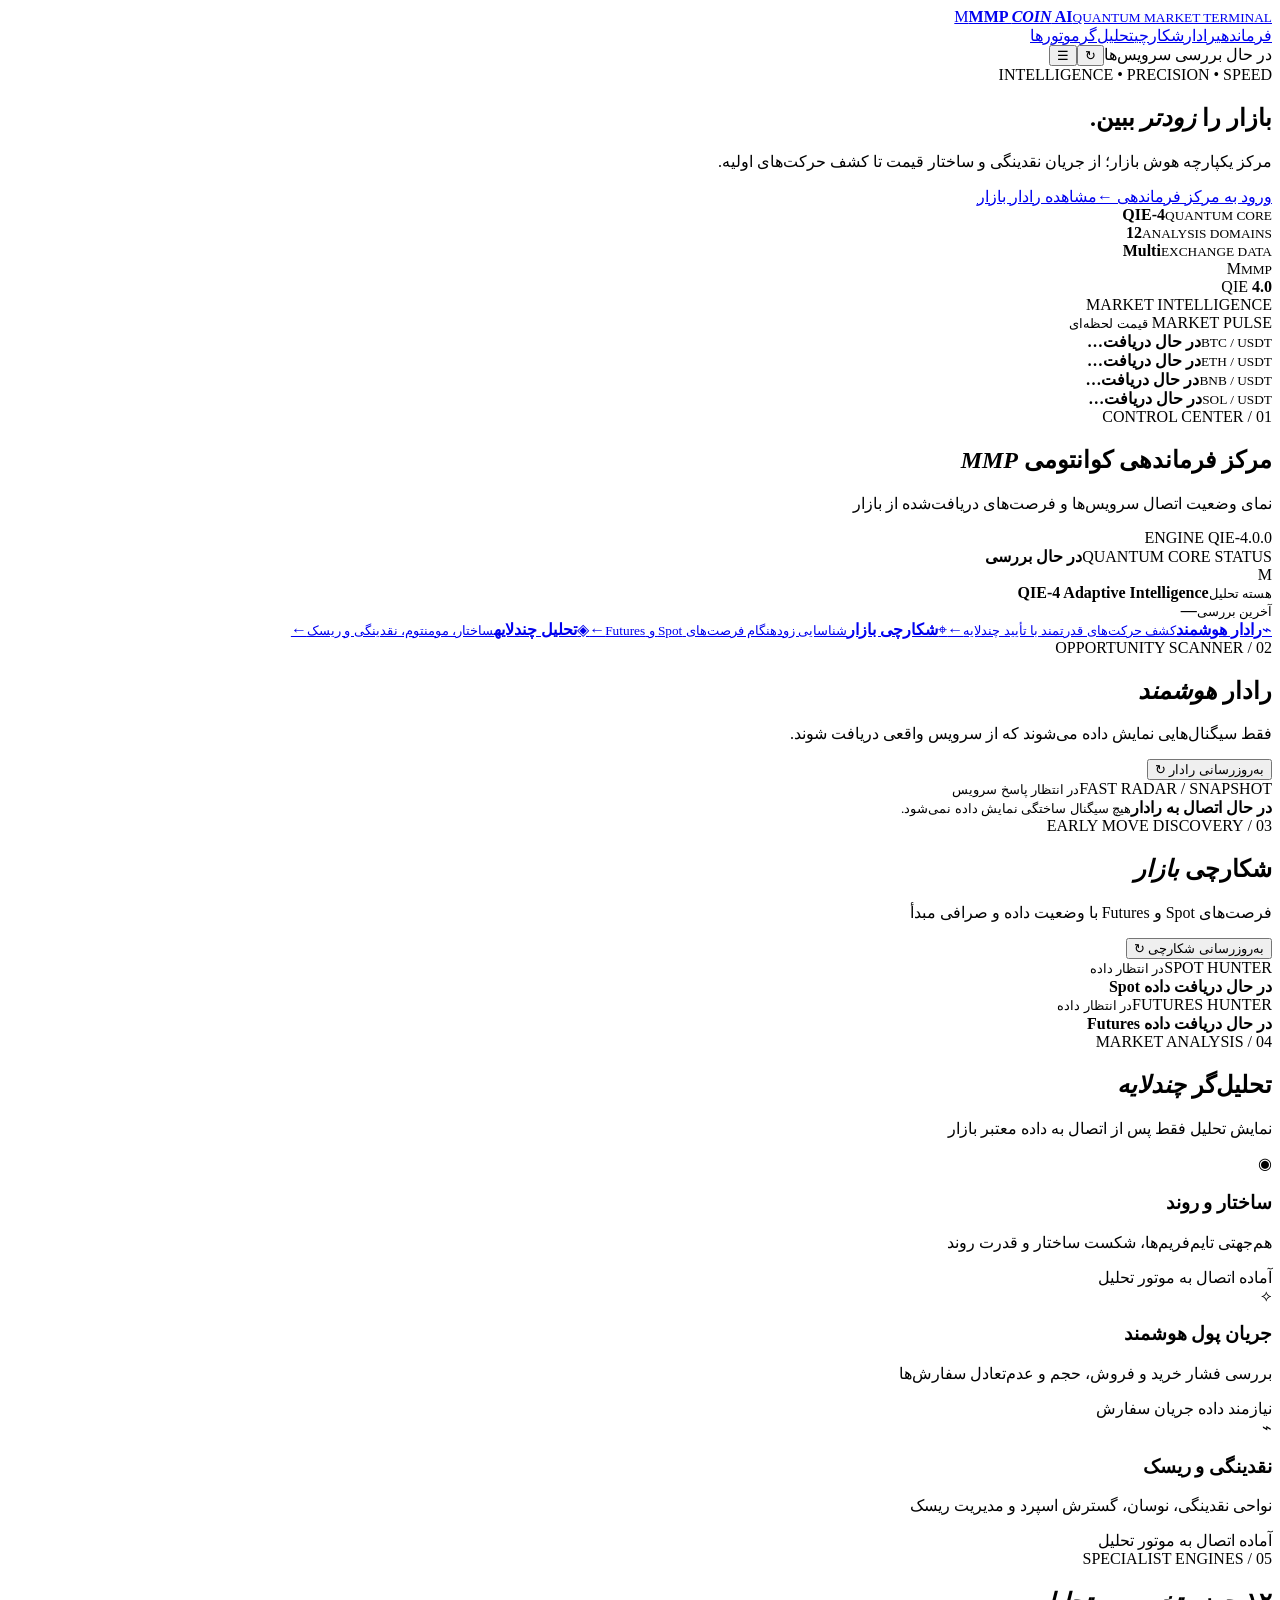
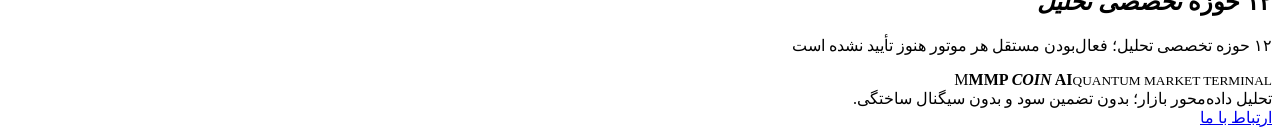
==== v4/index.html @ cd43043b "Publish isolated QIE-4 visual preview at /v4" ====
<!doctype html>
<html lang="fa" dir="rtl">
<head>
<meta charset="utf-8"><meta name="viewport" content="width=device-width,initial-scale=1,viewport-fit=cover">
<meta name="theme-color" content="#070b12"><meta name="description" content="MMP COIN AI — پایانه هوشمند تحلیل بازار رمزارز">
<title>MMP COIN AI | Quantum Market Terminal</title>
<link rel="stylesheet" href="./app.css">
</head>
<body>
<div class="ambient ambient-a"></div><div class="ambient ambient-b"></div>
<header class="topbar">
 <a class="brand" href="#home" aria-label="MMP COIN AI">
  <span class="coin-mark"><span>M</span></span><span class="brand-copy"><b>MMP <i>COIN</i> AI</b><small>QUANTUM MARKET TERMINAL</small></span>
 </a>
 <nav class="desktop-nav" aria-label="ناوبری اصلی"><a href="#command">فرماندهی</a><a href="#radar">رادار</a><a href="#hunter">شکارچی</a><a href="#analyzer">تحلیل‌گر</a><a href="#engines">موتورها</a></nav>
 <div class="top-actions"><span class="live-state pending"><i></i> <span id="serviceStatus">در حال بررسی سرویس‌ها</span></span><button class="icon-btn" id="refreshAll" aria-label="به‌روزرسانی">↻</button><button class="menu-btn" id="menuToggle" aria-label="بازکردن منو">☰</button></div>
</header>
<main id="home">
 <section class="hero">
  <div class="hero-copy"><div class="eyebrow"><span></span> INTELLIGENCE • PRECISION • SPEED</div>
   <h1>بازار را <em>زودتر</em> ببین.</h1><p>مرکز یکپارچه هوش بازار؛ از جریان نقدینگی و ساختار قیمت تا کشف حرکت‌های اولیه.</p>
   <div class="hero-actions"><a class="primary-btn" href="#command">ورود به مرکز فرماندهی <b>←</b></a><a class="quiet-link" href="#radar">مشاهده رادار بازار</a></div>
   <div class="hero-stats"><div><b>QIE-4</b><small>QUANTUM CORE</small></div><div><b>12</b><small>ANALYSIS DOMAINS</small></div><div><b>Multi</b><small>EXCHANGE DATA</small></div></div>
  </div>
  <div class="hero-art" aria-hidden="true"><div class="orbit orbit-one"></div><div class="orbit orbit-two"></div><div class="orbit orbit-three"></div><div class="hero-coin"><div class="coin-rim"></div><div class="coin-face"><span>M</span><small>MMP</small></div></div><div class="float-tag tag-top">QIE <b>4.0</b></div><div class="float-tag tag-bottom"><i></i> MARKET INTELLIGENCE</div></div>
 </section>
 <section class="ticker-panel" aria-label="قیمت‌های بازار"><div class="ticker-heading"><span class="pulse"></span> MARKET PULSE <small>قیمت لحظه‌ای</small></div><div class="ticker-items" id="ticker"><div class="ticker-item"><small>BTC / USDT</small><b>در حال دریافت…</b></div><div class="ticker-item"><small>ETH / USDT</small><b>در حال دریافت…</b></div><div class="ticker-item"><small>BNB / USDT</small><b>در حال دریافت…</b></div><div class="ticker-item"><small>SOL / USDT</small><b>در حال دریافت…</b></div></div></section>
 <section class="section command-section" id="command">
  <div class="section-heading"><div><span class="kicker">01 / CONTROL CENTER</span><h2>مرکز فرماندهی کوانتومی <em>MMP</em></h2><p>نمای وضعیت اتصال سرویس‌ها و فرصت‌های دریافت‌شده از بازار</p></div><span class="version-chip">ENGINE QIE-4.0.0</span></div>
  <div class="command-grid">
   <article class="command-main glass"><div class="command-top"><span class="status-dot"></span><span>QUANTUM CORE STATUS</span><span class="spacer"></span><b id="coreStatus">در حال بررسی</b></div><div class="core-visual"><div class="core-ring ring-a"></div><div class="core-ring ring-b"></div><div class="core-orb"><span>M</span></div></div><div class="command-foot"><div><small>هسته تحلیل</small><b>QIE-4 Adaptive Intelligence</b></div><div><small>آخرین بررسی</small><b id="coreUpdated">—</b></div></div></article>
   <div class="command-side"><a class="feature-tile" href="#radar"><span class="tile-icon">⌁</span><span><b>رادار هوشمند</b><small>کشف حرکت‌های قدرتمند با تأیید چندلایه</small></span><strong>←</strong></a><a class="feature-tile" href="#hunter"><span class="tile-icon">⌖</span><span><b>شکارچی بازار</b><small>شناسایی زودهنگام فرصت‌های Spot و Futures</small></span><strong>←</strong></a><a class="feature-tile" href="#analyzer"><span class="tile-icon">◈</span><span><b>تحلیل چندلایه</b><small>ساختار، مومنتوم، نقدینگی و ریسک</small></span><strong>←</strong></a></div>
  </div>
 </section>
 <section class="section" id="radar"><div class="section-heading"><div><span class="kicker">02 / OPPORTUNITY SCANNER</span><h2>رادار <em>هوشمند</em></h2><p>فقط سیگنال‌هایی نمایش داده می‌شوند که از سرویس واقعی دریافت شوند.</p></div><button class="outline-btn" data-refresh="radar">به‌روزرسانی رادار ↻</button></div><div class="signal-panel glass"><div class="panel-bar"><span><i class="status-dot"></i> FAST RADAR / SNAPSHOT</span><small id="radarMeta">در انتظار پاسخ سرویس</small></div><div id="radarList" class="signal-list"><div class="empty-state"><span class="loader"></span><b>در حال اتصال به رادار</b><small>هیچ سیگنال ساختگی نمایش داده نمی‌شود.</small></div></div></div></section>
 <section class="section" id="hunter"><div class="section-heading"><div><span class="kicker">03 / EARLY MOVE DISCOVERY</span><h2>شکارچی <em>بازار</em></h2><p>فرصت‌های Spot و Futures با وضعیت داده و صرافی مبدأ</p></div><button class="outline-btn" data-refresh="hunter">به‌روزرسانی شکارچی ↻</button></div><div class="hunter-grid"><article class="glass hunter-card"><div class="panel-bar"><span>SPOT HUNTER</span><small id="spotMeta">در انتظار داده</small></div><div id="spotList" class="signal-list compact"><div class="empty-state"><span class="loader"></span><b>در حال دریافت داده Spot</b></div></div></article><article class="glass hunter-card"><div class="panel-bar"><span>FUTURES HUNTER</span><small id="futuresMeta">در انتظار داده</small></div><div id="futuresList" class="signal-list compact"><div class="empty-state"><span class="loader"></span><b>در حال دریافت داده Futures</b></div></div></article></div></section>
 <section class="section" id="analyzer"><div class="section-heading"><div><span class="kicker">04 / MARKET ANALYSIS</span><h2>تحلیل‌گر <em>چندلایه</em></h2><p>نمایش تحلیل فقط پس از اتصال به داده معتبر بازار</p></div></div><div class="analysis-grid"><article class="glass analysis-card"><span class="analysis-icon">◉</span><h3>ساختار و روند</h3><p>هم‌جهتی تایم‌فریم‌ها، شکست ساختار و قدرت روند</p><span class="module-state">آماده اتصال به موتور تحلیل</span></article><article class="glass analysis-card"><span class="analysis-icon">⟡</span><h3>جریان پول هوشمند</h3><p>بررسی فشار خرید و فروش، حجم و عدم‌تعادل سفارش‌ها</p><span class="module-state">نیازمند داده جریان سفارش</span></article><article class="glass analysis-card"><span class="analysis-icon">⌁</span><h3>نقدینگی و ریسک</h3><p>نواحی نقدینگی، نوسان، گسترش اسپرد و مدیریت ریسک</p><span class="module-state">آماده اتصال به موتور تحلیل</span></article></div></section>
 <section class="section" id="engines"><div class="section-heading"><div><span class="kicker">05 / SPECIALIST ENGINES</span><h2>۱۲ حوزه <em>تخصصی تحلیل</em></h2><p>۱۲ حوزه تخصصی تحلیل؛ فعال‌بودن مستقل هر موتور هنوز تأیید نشده است</p></div></div><div class="engine-grid" id="engineGrid"></div></section>
 <footer class="footer"><div class="brand"><span class="coin-mark"><span>M</span></span><span class="brand-copy"><b>MMP <i>COIN</i> AI</b><small>QUANTUM MARKET TERMINAL</small></span></div><div class="footer-copy">تحلیل داده‌محور بازار؛ بدون تضمین سود و بدون سیگنال ساختگی.</div><a href="mailto:mmp.coin.ai@gmail.com">ارتباط با ما</a></footer>
</main>
<script src="./app.js" defer></script>
</body></html>
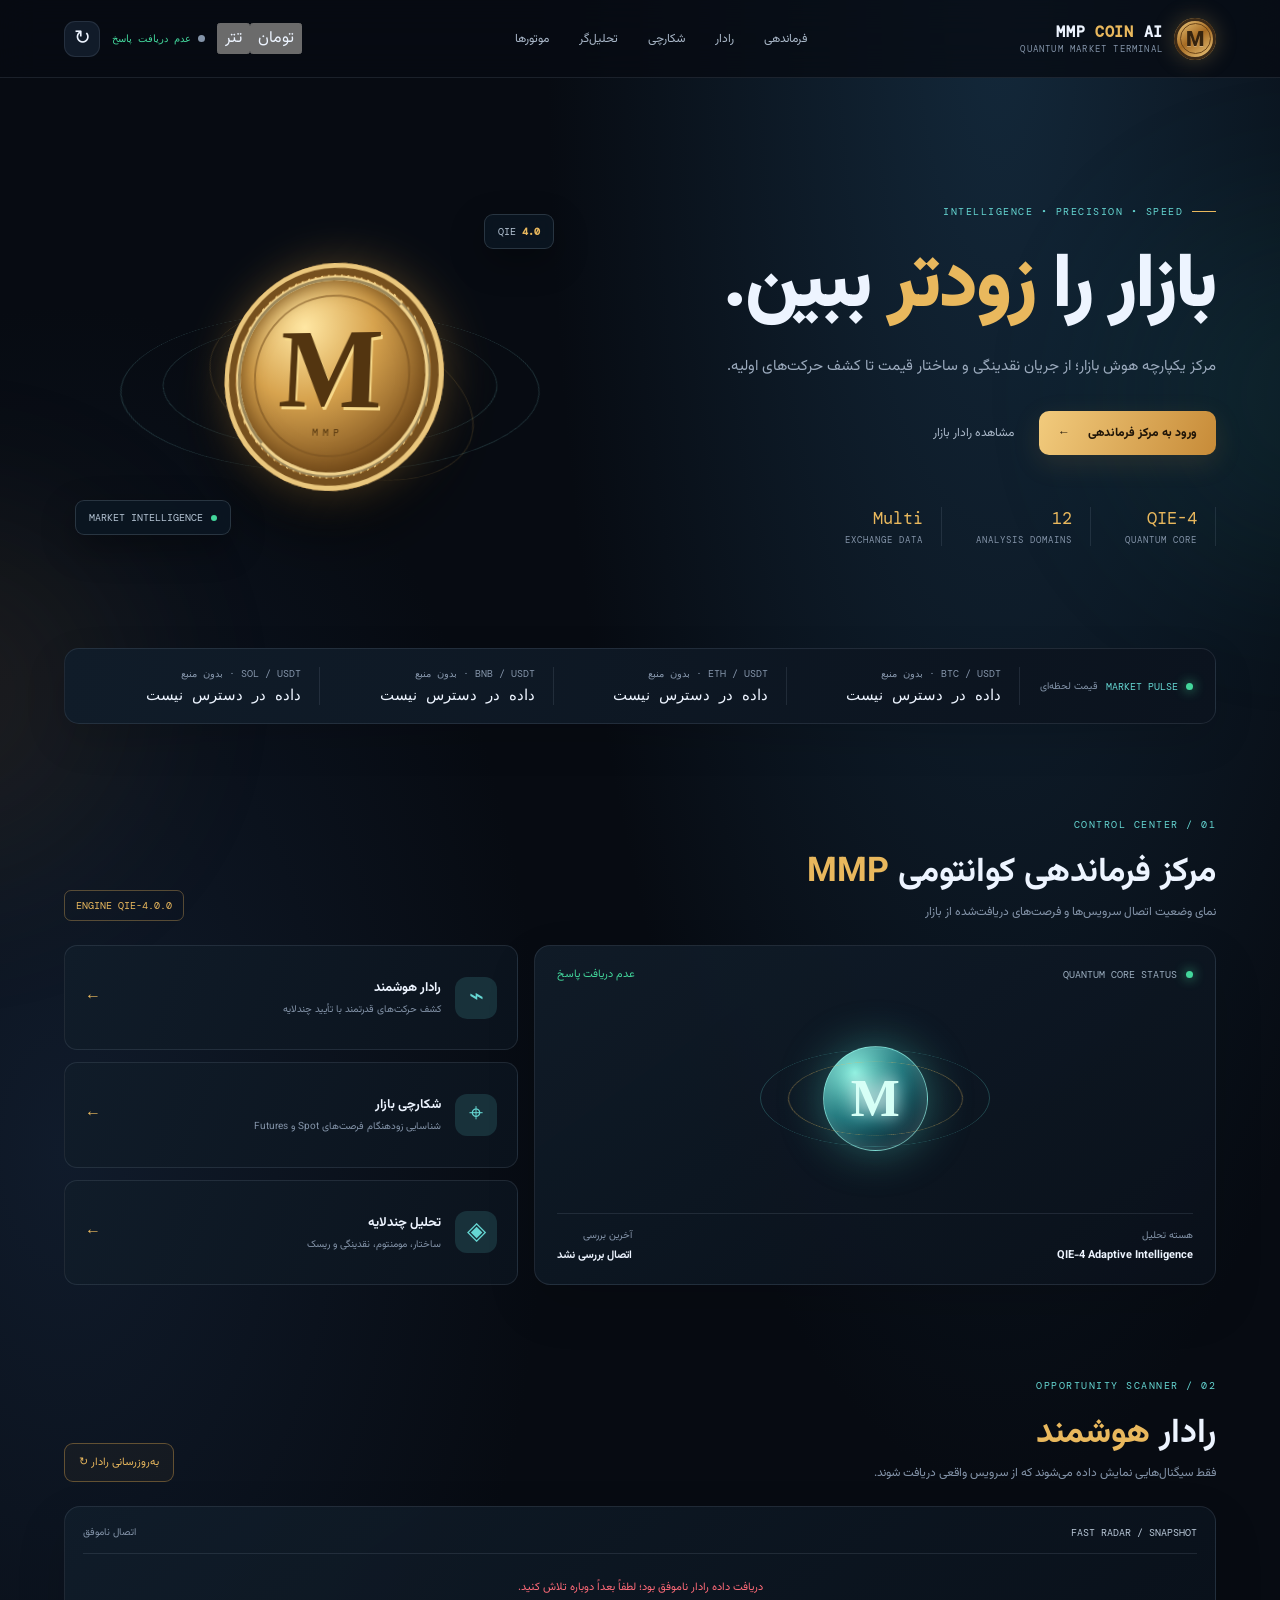
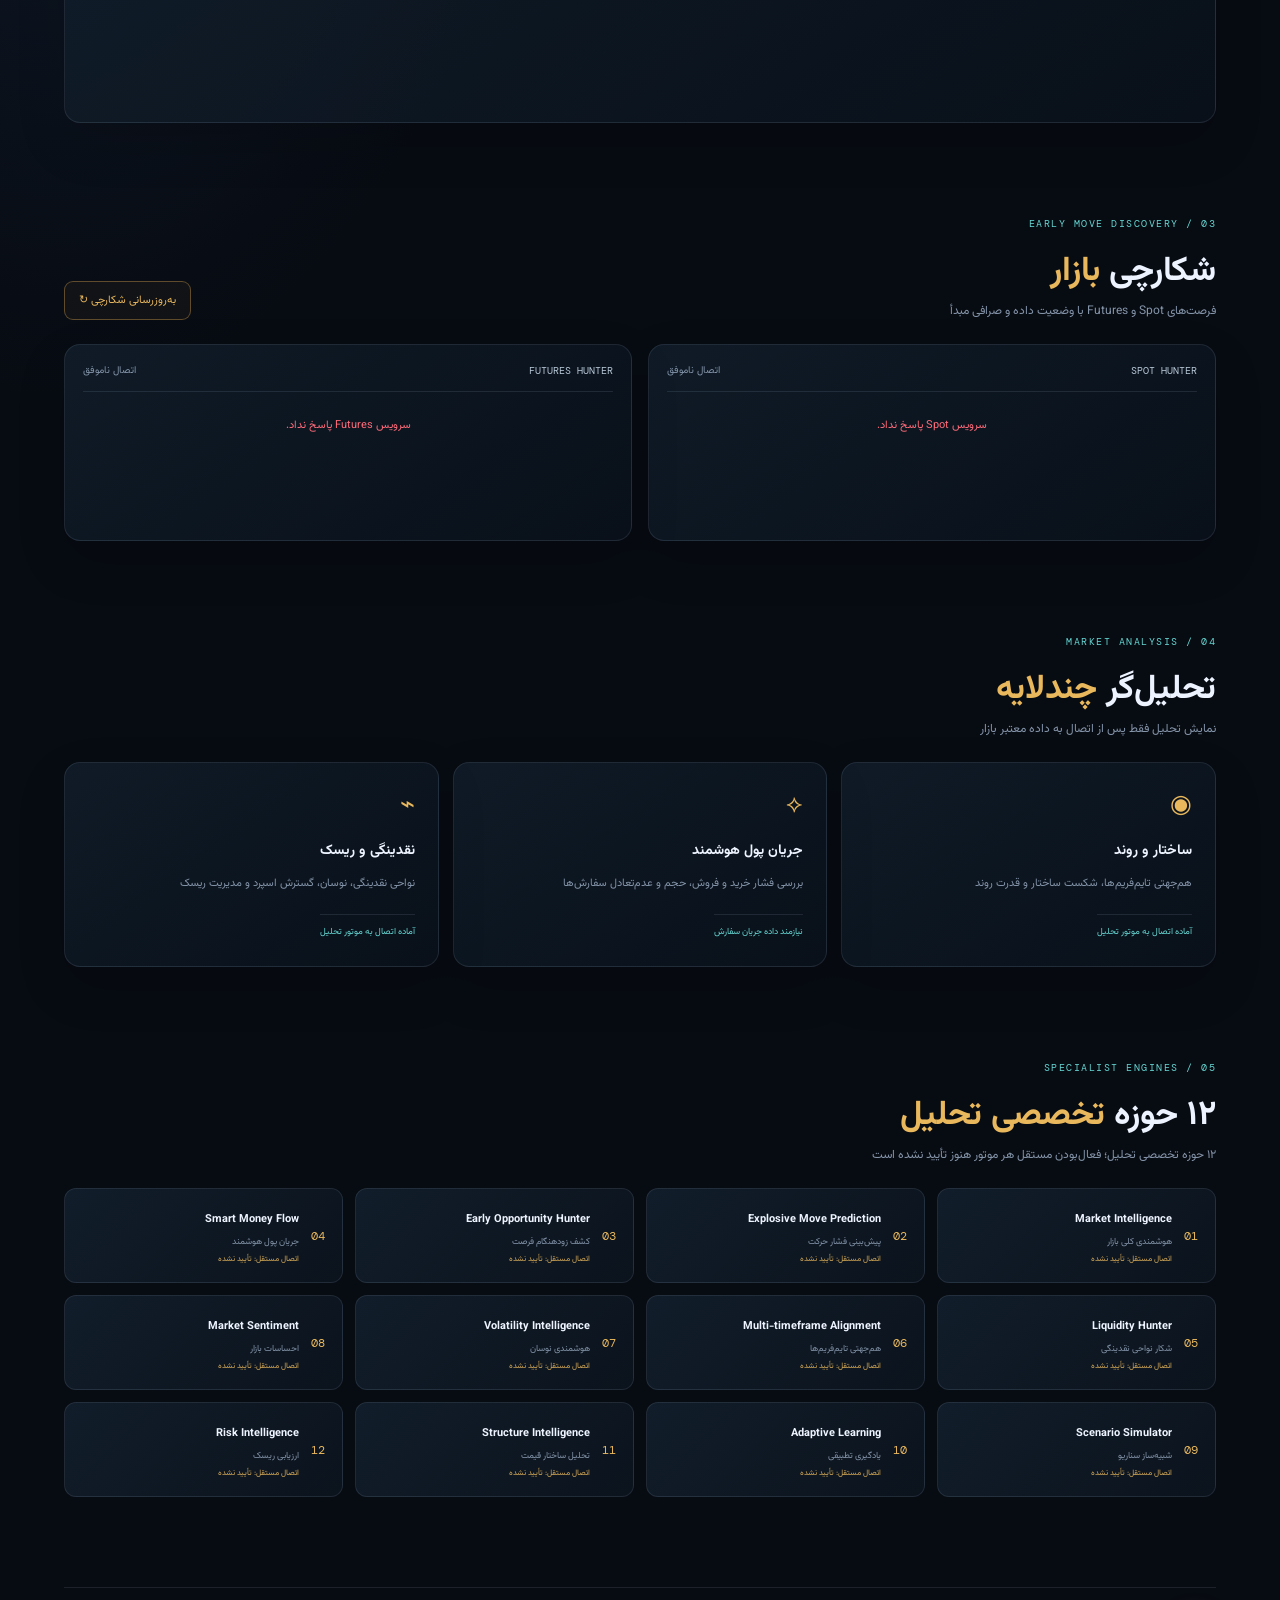
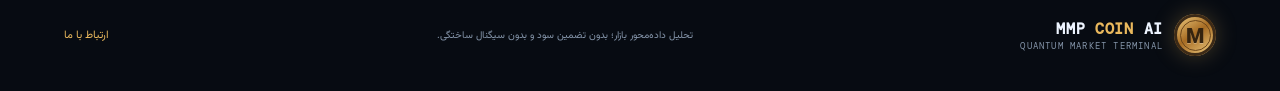
==== commit 825dd43d: "Add legacy-style Toman and USDT selector to V4 header" ====
--- a/v4/index.html
+++ b/v4/index.html
@@ -13,7 +13,7 @@
   <span class="coin-mark"><span>M</span></span><span class="brand-copy"><b>MMP <i>COIN</i> AI</b><small>QUANTUM MARKET TERMINAL</small></span>
  </a>
  <nav class="desktop-nav" aria-label="ناوبری اصلی"><a href="#command">فرماندهی</a><a href="#radar">رادار</a><a href="#hunter">شکارچی</a><a href="#analyzer">تحلیل‌گر</a><a href="#engines">موتورها</a></nav>
- <div class="top-actions"><span class="live-state pending"><i></i> <span id="serviceStatus">در حال بررسی سرویس‌ها</span></span><button class="icon-btn" id="refreshAll" aria-label="به‌روزرسانی">↻</button><button class="menu-btn" id="menuToggle" aria-label="بازکردن منو">☰</button></div>
+ <div class="top-actions"><div class="currency-switch" role="group" aria-label="واحد نمایش قیمت"><button class="curr-btn" id="btn-irt" type="button" data-currency="IRT" aria-pressed="false">تومان</button><button class="curr-btn active" id="btn-usdt" type="button" data-currency="USDT" aria-pressed="true">تتر</button></div><span class="live-state pending"><i></i> <span id="serviceStatus">در حال بررسی سرویس‌ها</span></span><button class="icon-btn" id="refreshAll" aria-label="به‌روزرسانی">↻</button><button class="menu-btn" id="menuToggle" aria-label="بازکردن منو">☰</button></div>
 </header>
 <main id="home">
  <section class="hero">
--- a/v4/app.css
+++ b/v4/app.css
@@ -0,0 +1,7 @@
+@import url('https://fonts.googleapis.com/css2?family=DM+Mono:wght@400;500&family=Vazirmatn:wght@400;500;600;700;800;900&display=swap');
+:root{color-scheme:dark;--bg:#070b12;--panel:#0c1420;--line:rgba(179,197,219,.12);--text:#edf4ff;--muted:#8494a9;--gold:#e9b85d;--cyan:#65d6d2;--green:#43d69b;--red:#ff6b79;--font:'Vazirmatn',sans-serif;--mono:'DM Mono',monospace}
+*{box-sizing:border-box}html{scroll-behavior:smooth;scroll-padding-top:90px}body{margin:0;background:radial-gradient(ellipse at 78% 0%,#13283a 0,transparent 32%),radial-gradient(ellipse at 5% 35%,#101b2b 0,transparent 28%),var(--bg);color:var(--text);font-family:var(--font);overflow-x:hidden}a{color:inherit;text-decoration:none}button{font:inherit;color:inherit;cursor:pointer}.ambient{position:fixed;width:340px;height:340px;border-radius:50%;filter:blur(100px);opacity:.1;pointer-events:none;z-index:-1}.ambient-a{background:#28b7ae;top:25%;right:-200px}.ambient-b{background:#c68b36;bottom:4%;left:-220px}.topbar{height:78px;padding:0 clamp(18px,5vw,76px);display:flex;align-items:center;justify-content:space-between;border-bottom:1px solid var(--line);background:rgba(7,11,18,.78);backdrop-filter:blur(18px);position:sticky;top:0;z-index:20}.brand{display:flex;align-items:center;gap:11px}.coin-mark{width:42px;height:42px;border-radius:50%;display:grid;place-items:center;background:linear-gradient(145deg,#f9d98c,#a66b23 48%,#f8d88c);box-shadow:0 0 22px #e9b85d44,inset 0 0 0 3px #3c2a17}.coin-mark span{width:31px;height:31px;border:1px solid #6d471b;border-radius:50%;display:grid;place-items:center;color:#35230e;font-weight:900;font-size:21px;text-shadow:0 1px #fff4}.brand-copy{display:grid;gap:1px}.brand-copy b{font:800 15px var(--mono);letter-spacing:.7px}.brand-copy i{font-style:normal;color:var(--gold)}.brand-copy small{font:9px var(--mono);letter-spacing:1.2px;color:var(--muted)}.desktop-nav{display:flex;gap:30px;color:#aab8c9;font-size:12px}.desktop-nav a:hover,.quiet-link:hover{color:var(--gold)}.top-actions{display:flex;align-items:center;gap:12px}.live-state{font:10px var(--mono);color:var(--green);display:flex;align-items:center;gap:7px}.live-state i,.status-dot,.pulse{width:7px;height:7px;border-radius:50%;background:var(--green);box-shadow:0 0 12px #43d69b}.icon-btn,.menu-btn{border:1px solid var(--line);background:#111b29;border-radius:11px;width:36px;height:36px;font-size:20px}.menu-btn{display:none}main{max-width:1320px;margin:auto;padding:0 clamp(16px,5vw,68px)}.hero{min-height:570px;display:grid;grid-template-columns:1.05fr .95fr;align-items:center;gap:30px;padding:62px 0 38px}.eyebrow,.kicker{font:10px var(--mono);letter-spacing:1.5px;color:var(--cyan)}.eyebrow{display:flex;align-items:center;gap:9px}.eyebrow span{width:24px;height:1px;background:var(--gold)}h1{font-size:clamp(42px,6vw,76px);line-height:1.25;margin:22px 0 14px;font-weight:900;letter-spacing:-2px}h1 em,h2 em{font-style:normal;color:var(--gold)}.hero-copy>p{max-width:530px;color:#9baabd;font-size:15px;line-height:2.2}.hero-actions{display:flex;align-items:center;gap:25px;margin-top:28px}.primary-btn{background:linear-gradient(110deg,#f2cb7d,#c78b38);color:#211608;border-radius:10px;padding:13px 19px;font-size:12px;font-weight:800;box-shadow:0 8px 28px #dba54c22}.primary-btn b{padding-right:15px}.quiet-link{font-size:12px;color:#aab8c9}.hero-stats{display:flex;gap:34px;margin-top:52px}.hero-stats div{display:grid;gap:5px;border-right:1px solid var(--line);padding-right:18px}.hero-stats b{font:17px var(--mono);color:var(--gold)}.hero-stats small{font:9px var(--mono);color:var(--muted);letter-spacing:1px}.hero-art{height:430px;position:relative;display:grid;place-items:center;perspective:900px}.orbit{position:absolute;border:1px solid #83d5d433;border-radius:50%;transform:rotateX(68deg) rotateZ(-20deg)}.orbit-one{width:410px;height:410px}.orbit-two{width:330px;height:330px;transform:rotateX(68deg) rotateZ(36deg)}.orbit-three{width:475px;height:235px;transform:rotateX(70deg) rotateZ(76deg);border-color:#e9b85d30}.hero-coin{width:230px;height:230px;position:relative;transform:rotateY(-18deg) rotateX(8deg);filter:drop-shadow(0 25px 35px #000b);animation:float 6s ease-in-out infinite}.coin-rim{position:absolute;inset:0;border-radius:50%;background:repeating-linear-gradient(90deg,#875a20 0 3px,#f0c878 3px 5px,#9c692b 5px 7px);box-shadow:inset 0 0 0 5px #eac77d,inset 0 0 0 12px #76501e,0 0 45px #d7a34d55}.coin-face{position:absolute;inset:13px;border-radius:50%;display:grid;place-content:center;text-align:center;background:radial-gradient(circle at 35% 25%,#ffe7a3,#d7a34e 38%,#704617 85%);border:5px ridge #f0d28d;box-shadow:inset 0 0 25px #684315}.coin-face:before{content:'';position:absolute;inset:15px;border:2px solid #76501f88;border-radius:50%}.coin-face span{font:900 115px Georgia,serif;color:#533510;text-shadow:2px 3px #f7d98a;line-height:1}.coin-face small{font:10px var(--mono);letter-spacing:5px;color:#50330d}.float-tag{position:absolute;border:1px solid #c4d7e52b;background:#0b1723d9;backdrop-filter:blur(12px);border-radius:9px;padding:10px 13px;font:10px var(--mono);color:#b4c3d3;box-shadow:0 12px 35px #0005}.float-tag b{color:var(--gold)}.tag-top{top:54px;right:8%}.tag-bottom{bottom:55px;left:2%;display:flex;gap:8px;align-items:center}.tag-bottom i{width:6px;height:6px;background:var(--green);border-radius:50%}@keyframes float{50%{transform:translateY(-12px) rotateY(-18deg) rotateX(8deg)}}.ticker-panel{display:flex;align-items:center;gap:20px;padding:18px 22px;background:linear-gradient(100deg,#101c29,#0b131e);border:1px solid var(--line);border-radius:15px;box-shadow:0 15px 40px #0002}.ticker-heading{font:10px var(--mono);color:var(--cyan);white-space:nowrap;display:flex;align-items:center;gap:8px}.ticker-heading small{font:10px var(--font);color:var(--muted)}.ticker-items{display:grid;grid-template-columns:repeat(4,1fr);flex:1}.ticker-item{display:grid;gap:5px;padding:0 18px;border-right:1px solid var(--line)}.ticker-item small{font:10px var(--mono);color:var(--muted)}.ticker-item b{font:15px var(--mono);direction:ltr;text-align:right}.section{padding-top:88px}.section-heading{display:flex;align-items:end;justify-content:space-between;gap:20px;margin-bottom:24px}.section-heading h2{font-size:clamp(23px,3vw,34px);margin:9px 0 4px}.section-heading p{font-size:12px;color:var(--muted);margin:0}.version-chip{border:1px solid #e9b85d55;color:var(--gold);border-radius:7px;padding:8px 11px;font:10px var(--mono);white-space:nowrap}.command-grid{display:grid;grid-template-columns:1.2fr .8fr;gap:16px}.glass{background:linear-gradient(145deg,#111e2bdb,#0a111bdd);border:1px solid var(--line);border-radius:16px;box-shadow:0 20px 50px #0002}.command-main{min-height:330px;padding:20px 22px;position:relative;overflow:hidden}.command-top,.panel-bar{display:flex;align-items:center;gap:9px;font:10px var(--mono);color:#9caec0}.command-top b{font:11px var(--font);color:var(--green)}.spacer{flex:1}.core-visual{height:230px;display:grid;place-items:center;position:relative}.core-ring{position:absolute;border:1px solid #5ccbc744;border-radius:50%;transform:rotateX(65deg)}.ring-a{width:230px;height:230px;animation:spin 15s linear infinite}.ring-b{width:175px;height:175px;border-color:#e9b85d66;transform:rotateX(65deg) rotateZ(55deg);animation:spin 12s linear infinite reverse}.core-orb{width:105px;height:105px;border-radius:50%;display:grid;place-items:center;background:radial-gradient(circle at 30% 25%,#8af0df,#176e75 45%,#071c2a 78%);box-shadow:0 0 45px #4ad4c566,inset 0 0 25px #bafff455;border:1px solid #a0fff2aa}.core-orb span{font:900 52px Georgia;color:#d6fff6;text-shadow:0 0 18px #fff}.command-foot{display:flex;justify-content:space-between;border-top:1px solid var(--line);padding-top:14px}.command-foot div{display:grid;gap:4px}.command-foot small{font-size:10px;color:var(--muted)}.command-foot b{font-size:11px}.command-side{display:grid;gap:12px}.feature-tile{display:flex;align-items:center;gap:14px;padding:20px;background:linear-gradient(110deg,#101c29,#0b131d);border:1px solid var(--line);border-radius:13px;transition:.2s}.feature-tile:hover{border-color:#d7a34d88;transform:translateX(-4px)}.tile-icon{width:42px;height:42px;display:grid;place-items:center;border-radius:12px;background:#18313a;color:var(--cyan);font-size:25px}.feature-tile span:nth-child(2){display:grid;gap:4px;flex:1}.feature-tile b{font-size:13px}.feature-tile small{font-size:10px;color:var(--muted)}.feature-tile strong{color:var(--gold)}@keyframes spin{to{transform:rotateX(65deg) rotateZ(360deg)}}.outline-btn{border:1px solid #d7a34d66;background:#d7a34d0b;color:var(--gold);border-radius:9px;padding:10px 14px;font-size:11px;white-space:nowrap}.signal-panel{padding:18px}.panel-bar{justify-content:space-between;border-bottom:1px solid var(--line);padding-bottom:13px}.panel-bar>span{color:#b9c8d8}.panel-bar small{color:var(--muted);font:10px var(--font)}.signal-list{min-height:150px}.empty-state{min-height:145px;display:grid;align-content:center;justify-items:center;gap:9px;color:#c7d4e3}.empty-state b{font-size:12px}.empty-state small{font-size:10px;color:var(--muted)}.loader{width:23px;height:23px;border:2px solid #304454;border-top-color:var(--cyan);border-radius:50%;animation:spinload .8s linear infinite}@keyframes spinload{to{transform:rotate(360deg)}}.hunter-grid{display:grid;grid-template-columns:1fr 1fr;gap:16px}.hunter-card{padding:18px;min-width:0}.compact{min-height:130px}.analysis-grid{display:grid;grid-template-columns:repeat(3,1fr);gap:14px}.analysis-card{padding:23px;min-height:195px}.analysis-icon{font-size:25px;color:var(--gold)}.analysis-card h3{font-size:14px;margin:15px 0 8px}.analysis-card p{font-size:11px;color:var(--muted);line-height:2}.module-state{display:inline-block;font-size:9px;color:var(--cyan);border-top:1px solid var(--line);padding-top:10px;margin-top:8px}.engine-grid{display:grid;grid-template-columns:repeat(4,1fr);gap:12px}.engine-item{padding:17px;border:1px solid var(--line);border-radius:12px;background:linear-gradient(135deg,#111d2a,#0b131d);display:flex;align-items:center;gap:12px}.engine-number{font:12px var(--mono);color:var(--gold)}.engine-item b{font-size:11px}.engine-item small{display:block;color:var(--muted);font-size:9px;margin-top:4px}.footer{display:flex;align-items:center;justify-content:space-between;gap:20px;border-top:1px solid var(--line);margin-top:90px;padding:26px 0 35px}.footer-copy{font-size:10px;color:var(--muted)}.footer>a{font-size:11px;color:var(--gold)}.signal-row{display:grid;grid-template-columns:1fr auto auto;gap:18px;align-items:center;padding:13px 4px;border-bottom:1px solid var(--line)}.signal-row:last-child{border:0}.signal-row b{font:600 12px var(--mono);direction:ltr}.signal-row small{font-size:9px;color:var(--muted)}.signal-score{font:12px var(--mono);color:var(--green)}.signal-error{padding:25px;text-align:center;color:var(--red);font-size:11px}.positive{color:var(--green)}.negative{color:var(--red)}
+@media(max-width:850px){.desktop-nav{gap:13px}.desktop-nav a{font-size:10px}.hero{grid-template-columns:1fr .8fr}.hero-art{transform:scale(.82)}.command-grid{grid-template-columns:1fr}.command-side{grid-template-columns:repeat(3,1fr)}.feature-tile{padding:13px;gap:8px}.feature-tile small{display:none}.engine-grid{grid-template-columns:repeat(3,1fr)}}
+@media(max-width:620px){.topbar{height:66px;padding:0 15px}.desktop-nav{display:none;position:absolute;top:66px;right:10px;left:10px;padding:15px;background:#101b29;border:1px solid var(--line);border-radius:12px;flex-direction:column;gap:18px}.desktop-nav.open{display:flex}.menu-btn{display:block}.live-state{font-size:0}.hero{display:flex;flex-direction:column-reverse;gap:0;padding:24px 0 30px;min-height:auto}.hero-art{height:270px;width:100%;transform:scale(.8);margin:-15px 0 -5px}.hero-coin{width:190px;height:190px}.coin-face span{font-size:90px}.orbit-one{width:330px;height:330px}.orbit-two{width:270px;height:270px}.hero-copy{text-align:center}.eyebrow{justify-content:center;font-size:8px}h1{font-size:43px;margin:13px 0}.hero-copy>p{font-size:12px}.hero-actions{justify-content:center;gap:15px}.primary-btn{font-size:10px;padding:12px}.quiet-link{font-size:10px}.hero-stats{justify-content:center;margin-top:30px;gap:20px}.hero-stats div{padding-right:12px}.ticker-panel{display:block;padding:14px}.ticker-heading{margin-bottom:14px}.ticker-items{grid-template-columns:repeat(2,1fr);gap:12px}.ticker-item{padding:0 9px}.ticker-item:nth-child(3){border-right:0}.ticker-item b{font-size:13px}.section{padding-top:60px}.section-heading{align-items:start;flex-direction:column}.section-heading h2{font-size:23px}.section-heading p{font-size:10px}.version-chip{align-self:flex-start}.command-side{grid-template-columns:1fr}.feature-tile small{display:block}.hunter-grid,.analysis-grid{grid-template-columns:1fr}.engine-grid{grid-template-columns:repeat(2,1fr);gap:8px}.engine-item{padding:12px 9px;gap:8px}.engine-item b{font-size:9px}.footer{flex-wrap:wrap;margin-top:60px}.footer-copy{order:3;width:100%}.signal-row{gap:8px}.signal-row small{font-size:8px}}
+
+.live-state.pending i{background:var(--muted);box-shadow:none}.live-state.partial{color:var(--gold)}.live-state.partial i{background:var(--gold);box-shadow:0 0 10px #e9b85d}.live-state.down{color:var(--red)}.live-state.down i{background:var(--red);box-shadow:0 0 10px #ff6b79}.engine-status{color:var(--gold)!important;font-size:8px!important;opacity:.9}
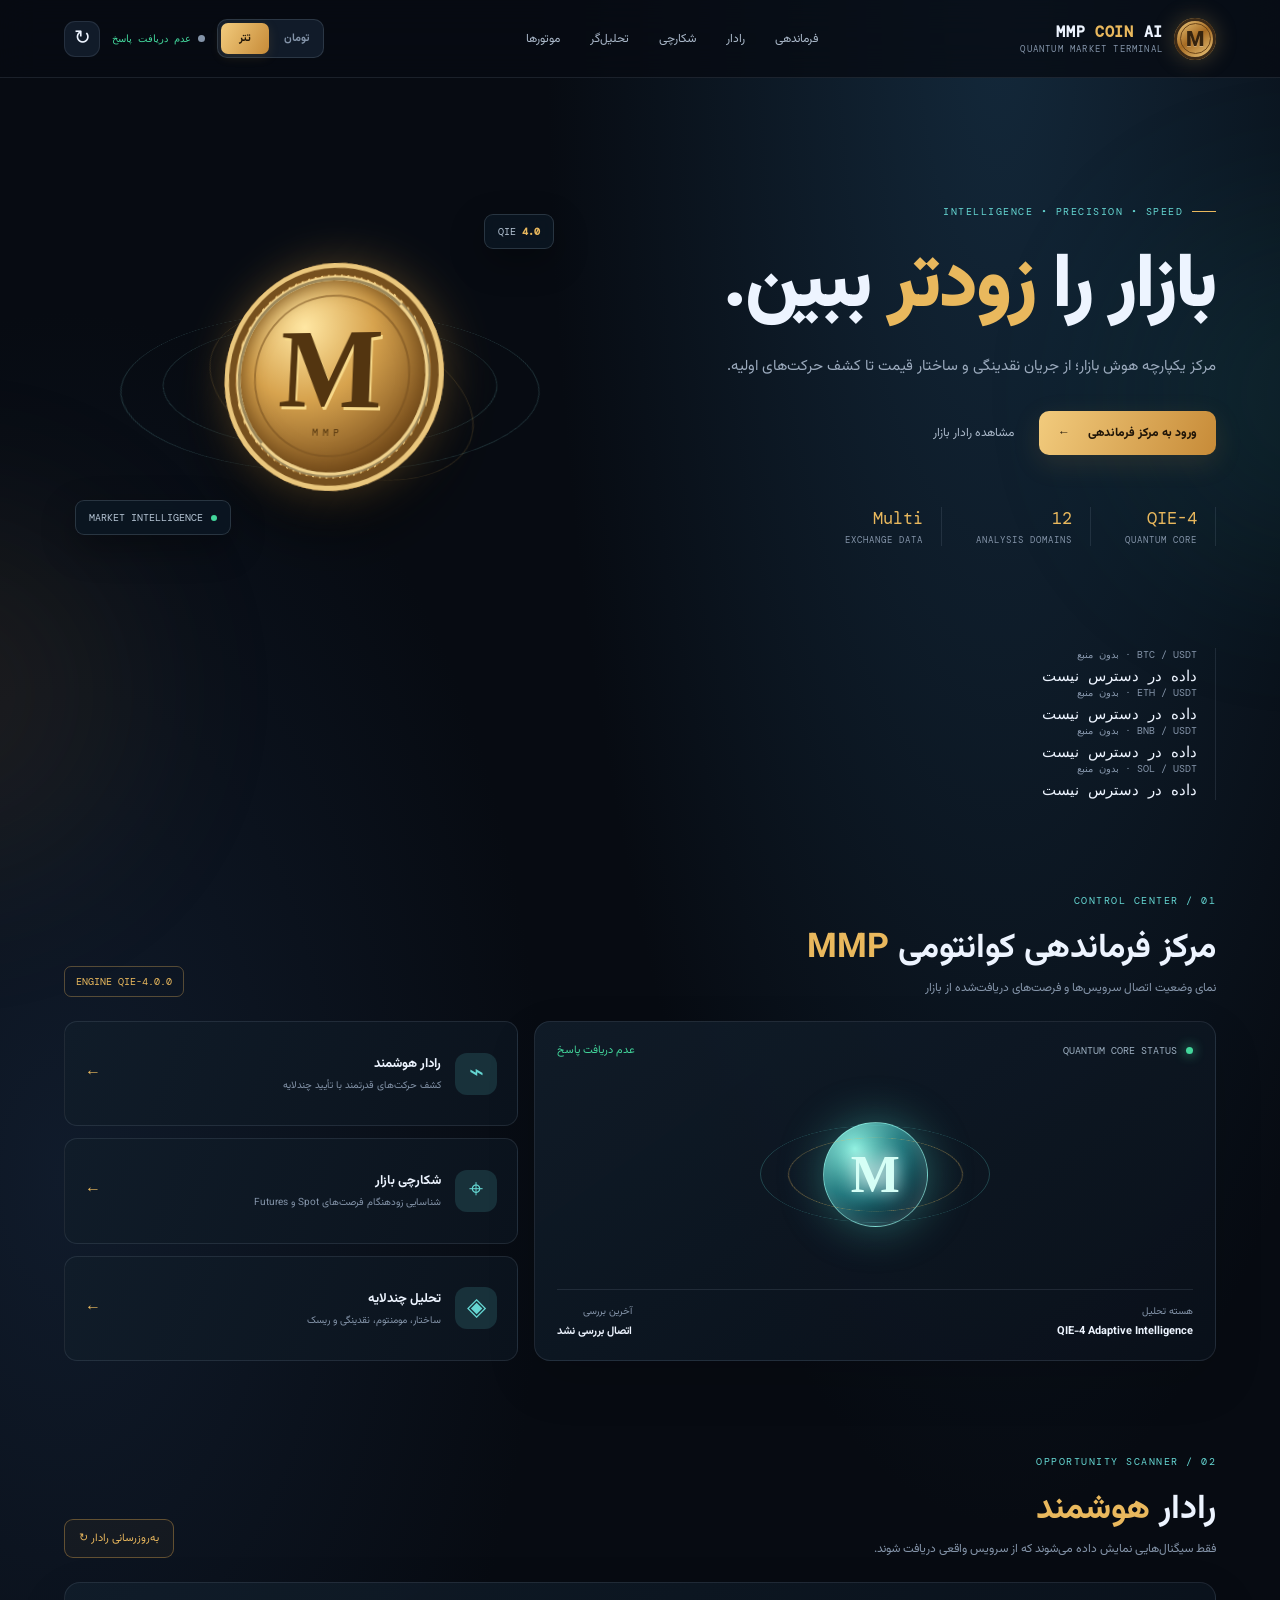
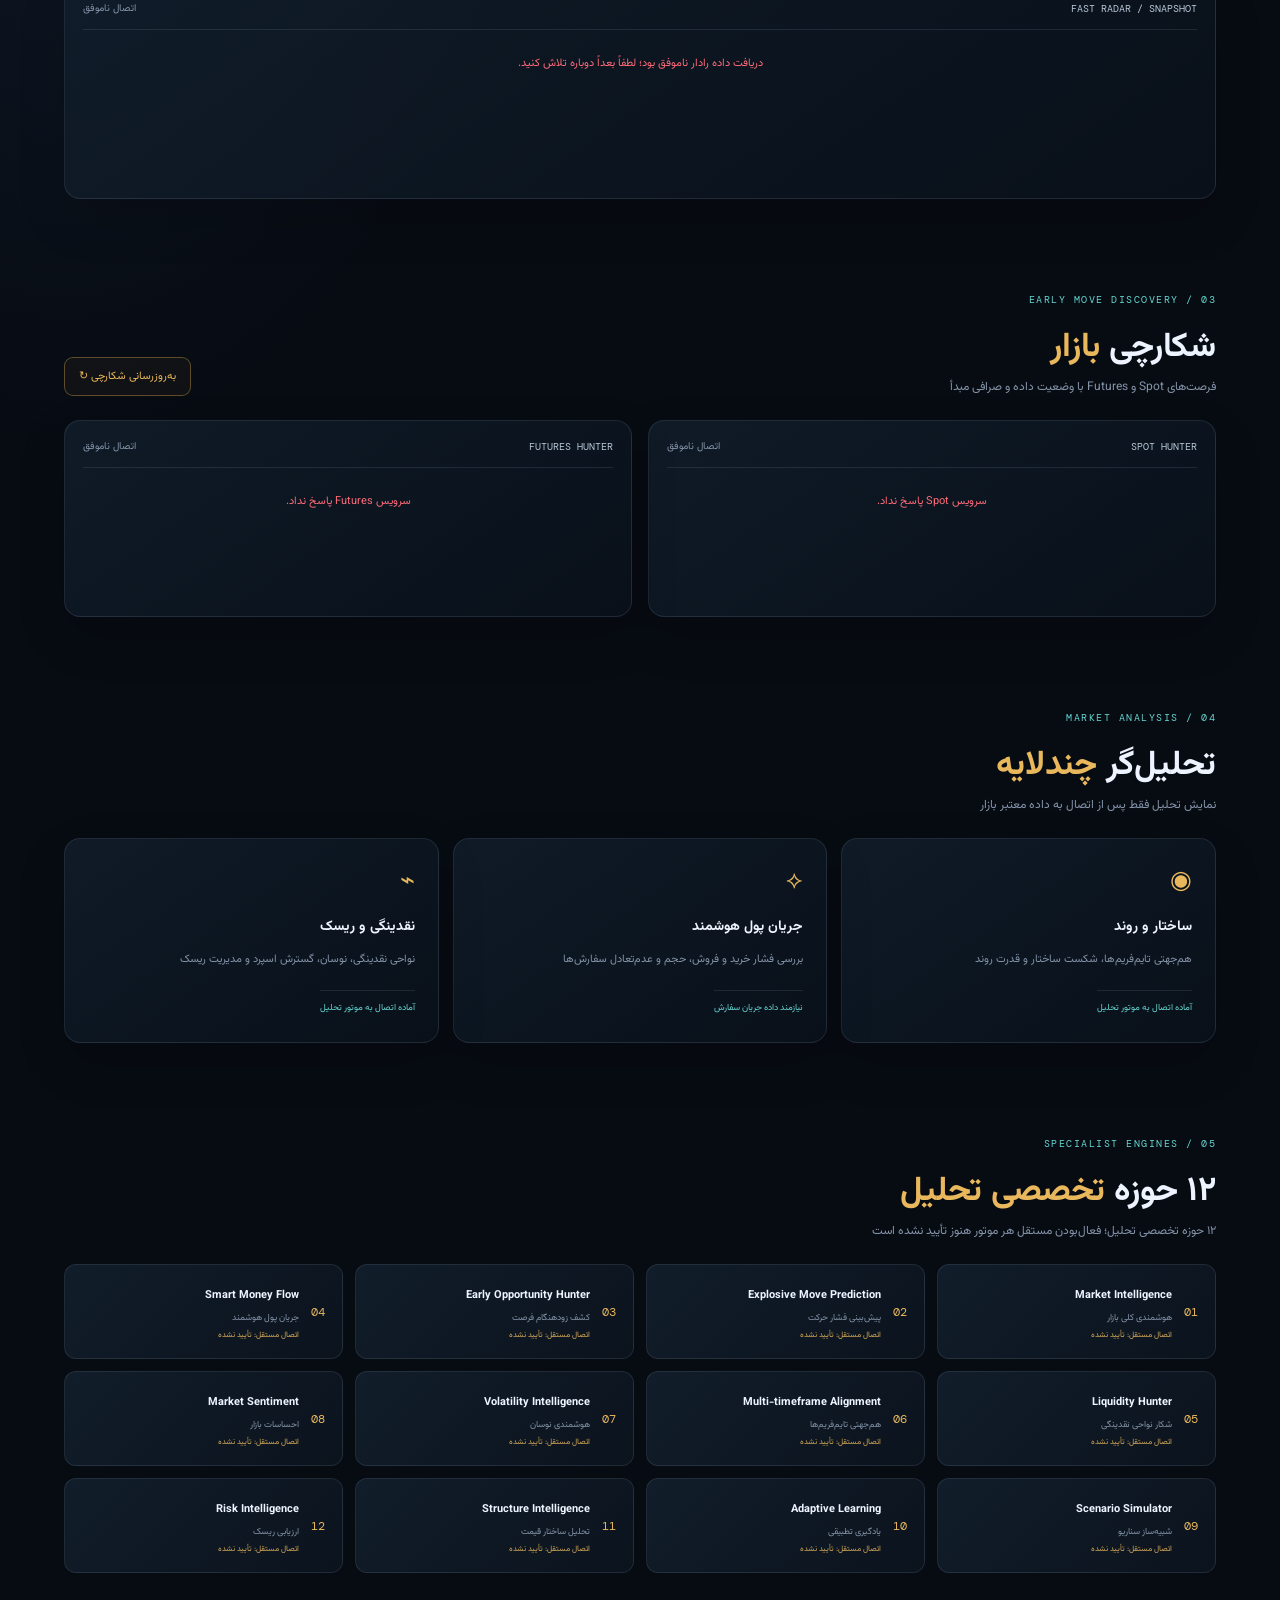
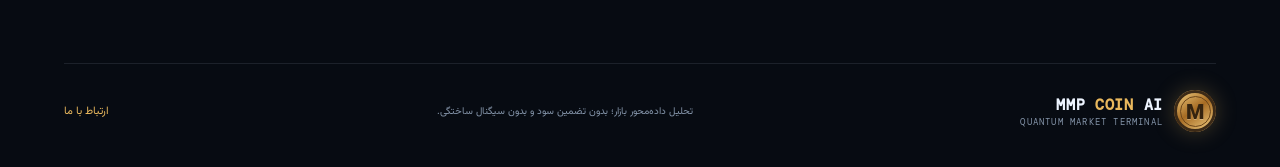
==== commit 25ec503f: "Replace ticker with four benchmark market cards" ====
--- a/v4/index.html
+++ b/v4/index.html
@@ -24,7 +24,12 @@
   </div>
   <div class="hero-art" aria-hidden="true"><div class="orbit orbit-one"></div><div class="orbit orbit-two"></div><div class="orbit orbit-three"></div><div class="hero-coin"><div class="coin-rim"></div><div class="coin-face"><span>M</span><small>MMP</small></div></div><div class="float-tag tag-top">QIE <b>4.0</b></div><div class="float-tag tag-bottom"><i></i> MARKET INTELLIGENCE</div></div>
  </section>
- <section class="ticker-panel" aria-label="قیمت‌های بازار"><div class="ticker-heading"><span class="pulse"></span> MARKET PULSE <small>قیمت لحظه‌ای</small></div><div class="ticker-items" id="ticker"><div class="ticker-item"><small>BTC / USDT</small><b>در حال دریافت…</b></div><div class="ticker-item"><small>ETH / USDT</small><b>در حال دریافت…</b></div><div class="ticker-item"><small>BNB / USDT</small><b>در حال دریافت…</b></div><div class="ticker-item"><small>SOL / USDT</small><b>در حال دریافت…</b></div></div></section>
+ <section class="market-cards-grid" id="ticker" aria-label="چهار دارایی شاخص بازار">
+<article class="market-asset-card btc-card"><div class="asset-card-top"><span class="asset-symbol">₿</span><span class="asset-kind">دارایی شاخص</span><span class="asset-live">● LIVE</span></div><div class="asset-name">بیت‌کوین <b>BTC</b></div><div class="asset-price" id="btc-price">در حال دریافت…</div><div class="asset-counterpart" id="btc-counterpart">قیمت معادل: —</div><div class="asset-source" id="btc-source">منبع: —</div></article>
+<article class="market-asset-card eth-card"><div class="asset-card-top"><span class="asset-symbol">◆</span><span class="asset-kind">دارایی شاخص</span><span class="asset-live">● LIVE</span></div><div class="asset-name">اتریوم <b>ETH</b></div><div class="asset-price" id="eth-price">در حال دریافت…</div><div class="asset-counterpart" id="eth-counterpart">قیمت معادل: —</div><div class="asset-source" id="eth-source">منبع: —</div></article>
+<article class="market-asset-card usdt-card"><div class="asset-card-top"><span class="asset-symbol">₮</span><span class="asset-kind">نرخ بازار داخلی</span><span class="asset-live">● LIVE</span></div><div class="asset-name">تتر <b>USDT / IRT</b></div><div class="asset-price" id="usdt-price">در حال دریافت…</div><div class="asset-counterpart" id="usdt-counterpart">قیمت معادل: —</div><div class="asset-source" id="usdt-source">منبع: Nobitex</div></article>
+<article class="market-asset-card gold-card"><div class="asset-card-top"><span class="asset-symbol">Au</span><span class="asset-kind">دارایی جهانی</span><span class="asset-live">● LIVE</span></div><div class="asset-name">اونس جهانی طلا <b>XAU</b></div><div class="asset-price" id="gold-price">در حال دریافت…</div><div class="asset-counterpart" id="gold-counterpart">قیمت معادل: —</div><div class="asset-source" id="gold-source">منبع: Gold-API</div></article>
+</section>
  <section class="section command-section" id="command">
   <div class="section-heading"><div><span class="kicker">01 / CONTROL CENTER</span><h2>مرکز فرماندهی کوانتومی <em>MMP</em></h2><p>نمای وضعیت اتصال سرویس‌ها و فرصت‌های دریافت‌شده از بازار</p></div><span class="version-chip">ENGINE QIE-4.0.0</span></div>
   <div class="command-grid">
--- a/v4/app.css
+++ b/v4/app.css
@@ -4,4 +4,11 @@
 @media(max-width:850px){.desktop-nav{gap:13px}.desktop-nav a{font-size:10px}.hero{grid-template-columns:1fr .8fr}.hero-art{transform:scale(.82)}.command-grid{grid-template-columns:1fr}.command-side{grid-template-columns:repeat(3,1fr)}.feature-tile{padding:13px;gap:8px}.feature-tile small{display:none}.engine-grid{grid-template-columns:repeat(3,1fr)}}
 @media(max-width:620px){.topbar{height:66px;padding:0 15px}.desktop-nav{display:none;position:absolute;top:66px;right:10px;left:10px;padding:15px;background:#101b29;border:1px solid var(--line);border-radius:12px;flex-direction:column;gap:18px}.desktop-nav.open{display:flex}.menu-btn{display:block}.live-state{font-size:0}.hero{display:flex;flex-direction:column-reverse;gap:0;padding:24px 0 30px;min-height:auto}.hero-art{height:270px;width:100%;transform:scale(.8);margin:-15px 0 -5px}.hero-coin{width:190px;height:190px}.coin-face span{font-size:90px}.orbit-one{width:330px;height:330px}.orbit-two{width:270px;height:270px}.hero-copy{text-align:center}.eyebrow{justify-content:center;font-size:8px}h1{font-size:43px;margin:13px 0}.hero-copy>p{font-size:12px}.hero-actions{justify-content:center;gap:15px}.primary-btn{font-size:10px;padding:12px}.quiet-link{font-size:10px}.hero-stats{justify-content:center;margin-top:30px;gap:20px}.hero-stats div{padding-right:12px}.ticker-panel{display:block;padding:14px}.ticker-heading{margin-bottom:14px}.ticker-items{grid-template-columns:repeat(2,1fr);gap:12px}.ticker-item{padding:0 9px}.ticker-item:nth-child(3){border-right:0}.ticker-item b{font-size:13px}.section{padding-top:60px}.section-heading{align-items:start;flex-direction:column}.section-heading h2{font-size:23px}.section-heading p{font-size:10px}.version-chip{align-self:flex-start}.command-side{grid-template-columns:1fr}.feature-tile small{display:block}.hunter-grid,.analysis-grid{grid-template-columns:1fr}.engine-grid{grid-template-columns:repeat(2,1fr);gap:8px}.engine-item{padding:12px 9px;gap:8px}.engine-item b{font-size:9px}.footer{flex-wrap:wrap;margin-top:60px}.footer-copy{order:3;width:100%}.signal-row{gap:8px}.signal-row small{font-size:8px}}
 
-.live-state.pending i{background:var(--muted);box-shadow:none}.live-state.partial{color:var(--gold)}.live-state.partial i{background:var(--gold);box-shadow:0 0 10px #e9b85d}.live-state.down{color:var(--red)}.live-state.down i{background:var(--red);box-shadow:0 0 10px #ff6b79}.engine-status{color:var(--gold)!important;font-size:8px!important;opacity:.9}+.live-state.pending i{background:var(--muted);box-shadow:none}.live-state.partial{color:var(--gold)}.live-state.partial i{background:var(--gold);box-shadow:0 0 10px #e9b85d}.live-state.down{color:var(--red)}.live-state.down i{background:var(--red);box-shadow:0 0 10px #ff6b79}.engine-status{color:var(--gold)!important;font-size:8px!important;opacity:.9}
+
+/* Header currency selector — visual and behavior parity with the legacy site */
+.currency-switch{display:flex;align-items:center;gap:3px;padding:3px;border:1px solid rgba(179,197,219,.16);border-radius:10px;background:#111b29;flex:0 0 auto}
+.curr-btn{min-width:48px;padding:7px 10px;border:0;border-radius:7px;background:transparent;color:#8494a9;font:700 11px var(--font);white-space:nowrap;transition:background .18s,color .18s}
+.curr-btn.active{background:linear-gradient(120deg,#f2cb7d,#c78b38);color:#211608;box-shadow:0 3px 12px #dba54c22}
+@media(max-width:560px){.topbar{gap:7px;padding-left:10px;padding-right:10px}.top-actions{gap:6px}.currency-switch{gap:2px;padding:2px}.curr-btn{min-width:41px;padding:7px 7px;font-size:10px}.live-state{display:none}}
+@media(max-width:380px){.brand-copy small{display:none}.coin-mark{width:36px;height:36px}.top-actions{gap:4px}.curr-btn{min-width:38px;padding:7px 5px}.icon-btn,.menu-btn{width:33px;height:33px}}
